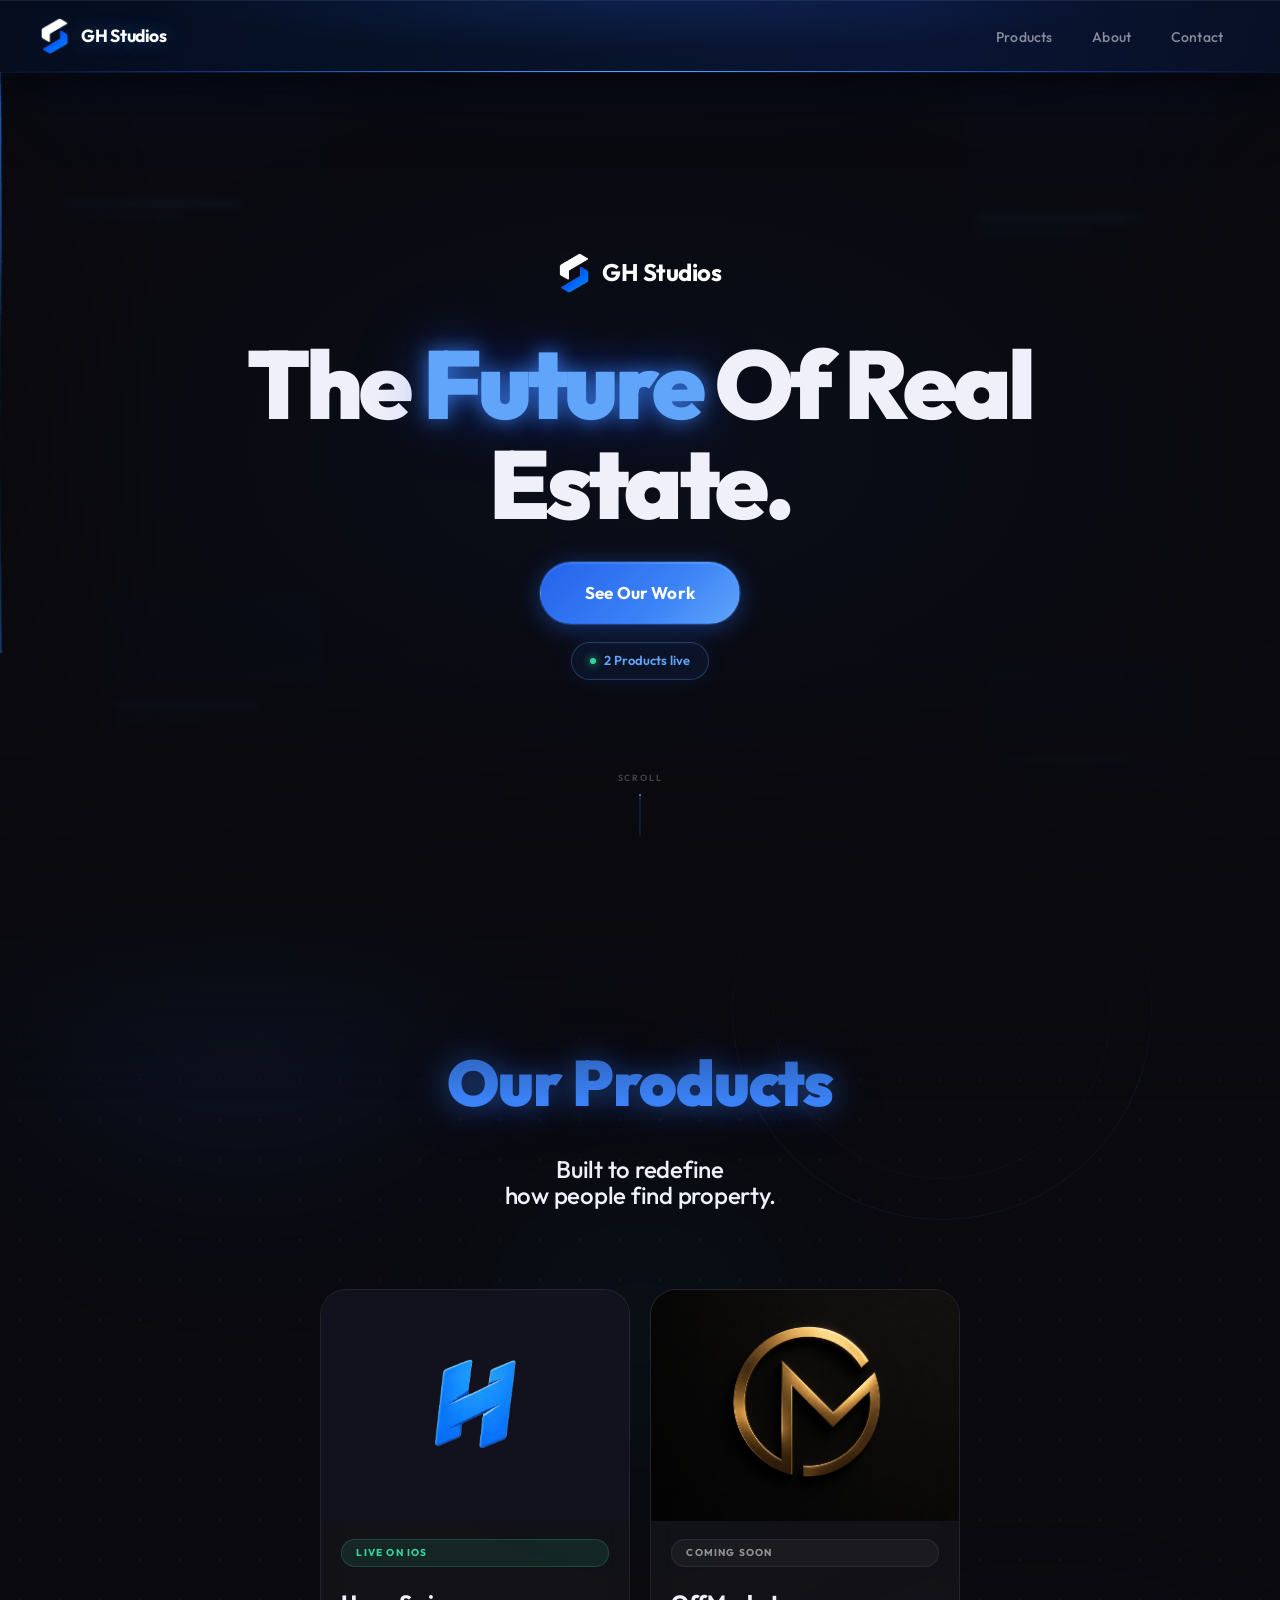
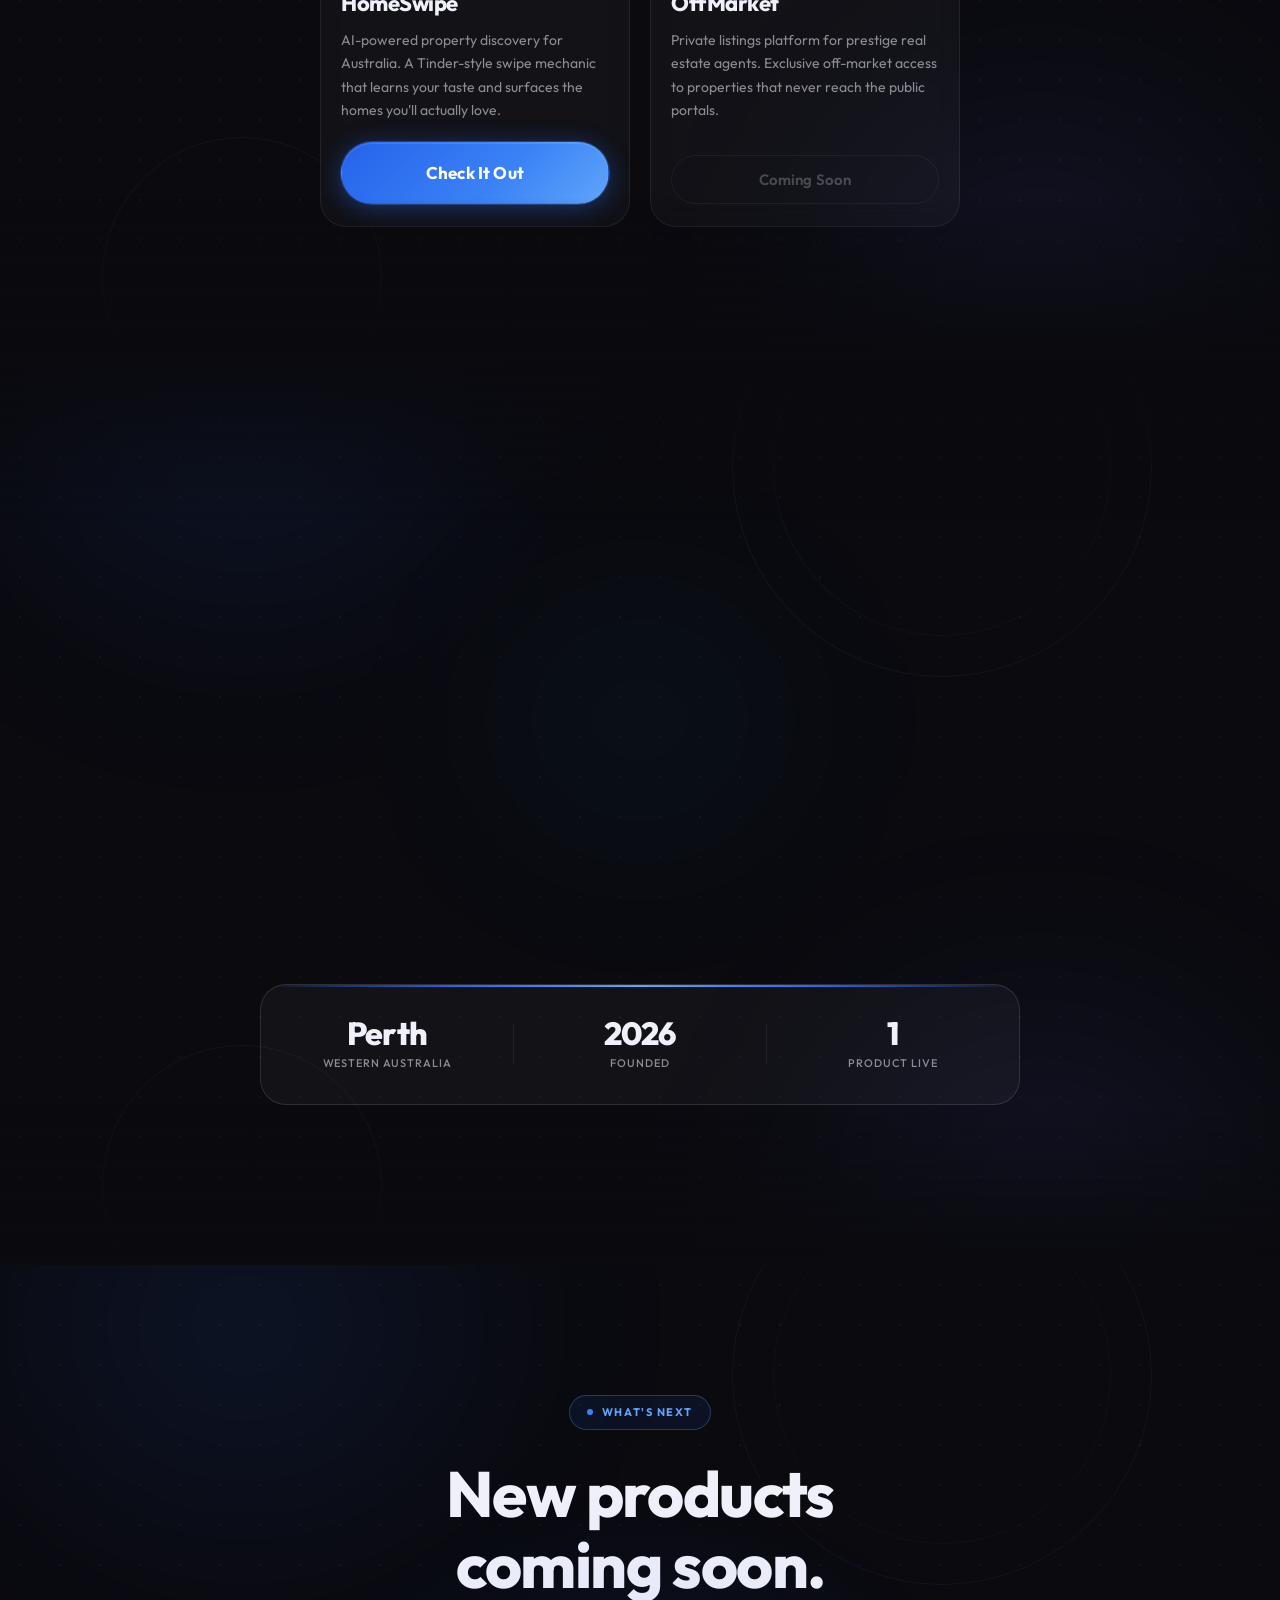
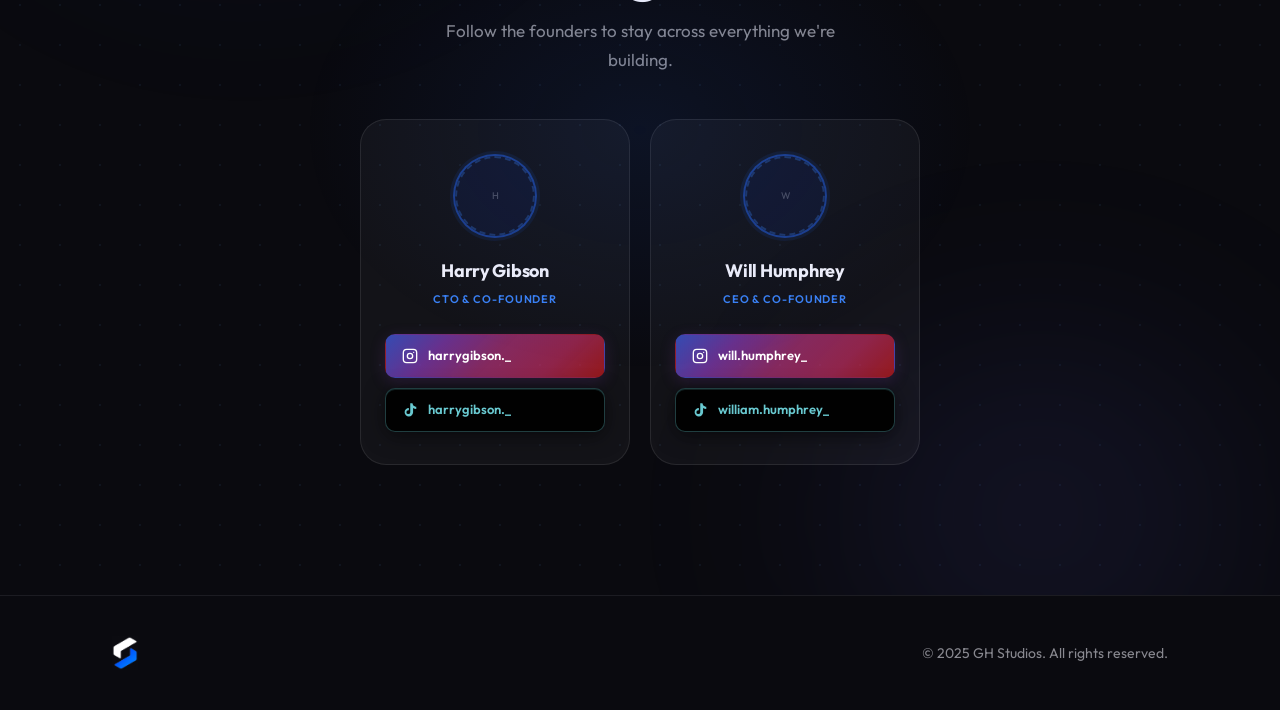
==== mobile.html @ 829b71c9 "Initial GH Studios landing page" ====
<!DOCTYPE html>
<html lang="en">
<head>
  <meta charset="UTF-8">
  <meta name="viewport" content="width=device-width, initial-scale=1.0">
  <title>GH Studios — The Future of Real Estate</title>
  <meta name="description" content="GH Studios builds AI-powered products redefining real estate. Based in Australia.">
  <!-- Redirect desktop users back to the full site -->
  <script>if(!/Android|iPhone|iPad|iPod/i.test(navigator.userAgent)&&window.innerWidth>=768)window.location.replace('index.html');</script>
  <link rel="preconnect" href="https://fonts.googleapis.com">
  <link rel="preconnect" href="https://fonts.gstatic.com" crossorigin>
  <link href="https://fonts.googleapis.com/css2?family=Outfit:wght@300;400;500;600;700;800;900&display=swap" rel="stylesheet">
  <link rel="stylesheet" href="css/mobile.css">
</head>
<body>

  <!-- NAV -->
  <nav id="nav">
    <div class="nav-inner">
      <a href="#hero" class="nav-logo smooth-scroll">
        <img src="assets/logo.png" alt="GH Studios" class="logo-img">
        <span class="logo-wordmark">GH Studios</span>
      </a>
      <button class="hamburger" id="hamburger" aria-label="Toggle menu" aria-expanded="false">
        <span></span><span></span><span></span>
      </button>
    </div>
    <ul class="nav-links" id="nav-links">
      <li><a href="#products" class="nav-link smooth-scroll">Products</a></li>
      <li><a href="#about"    class="nav-link smooth-scroll">About</a></li>
      <li><a href="#contact"  class="nav-link smooth-scroll">Contact</a></li>
    </ul>
  </nav>

  <!-- HERO -->
  <section id="hero">
    <!-- Aurora background blobs (CSS only, GPU-friendly) -->
    <div class="m-aurora" aria-hidden="true">
      <div class="m-blob mb-1"></div>
      <div class="m-blob mb-2"></div>
      <div class="m-blob mb-3"></div>
      <div class="m-ring mr-1"></div>
    </div>
    <div class="prop-cards-layer" aria-hidden="true">
      <div class="prop-card pc-1"></div>
      <div class="prop-card pc-2"></div>
    </div>
    <canvas id="particle-canvas" aria-hidden="true"></canvas>

    <div class="hero-inner" id="hero-inner">
      <div class="hero-eyebrow">
        <img src="assets/logo.png" alt="GH Studios" class="hero-logo-img">
        <span class="hero-logo-name">GH Studios</span>
      </div>

      <h1 class="hero-headline" id="hero-headline">The Future Of Real Estate.</h1>

      <div class="hero-actions">
        <a href="#products" class="btn btn-primary smooth-scroll">See Our Work</a>
        <div class="hero-badge-pill">
          <span class="pill-dot" aria-hidden="true"></span>
          1 Product live
        </div>
      </div>
    </div>

    <div class="hero-scroll-hint" aria-hidden="true">
      <span>Scroll</span>
      <div class="scroll-track"><div class="scroll-dot"></div></div>
    </div>
  </section>

  <!-- PRODUCTS -->
  <section id="products" class="section">
    <div class="m-aurora" aria-hidden="true">
      <div class="m-blob mb-1"></div>
      <div class="m-blob mb-2"></div>
      <div class="m-ring mr-1"></div>
    </div>
    <div class="container">
      <header class="section-header reveal">
        <span class="eyebrow">Our Products</span>
        <h2 class="section-title">Built to redefine<br>how people find property.</h2>
      </header>
      <div class="products-grid">
        <article class="product-card reveal-card" data-stagger="0">
          <div class="card-image">
            <img src="assets/homeswipe.png" alt="HomeSwipe" class="card-img"
                 onerror="this.parentElement.innerHTML='<div style=\'display:flex;align-items:center;justify-content:center;height:100%;color:rgba(240,240,250,0.3);font-size:0.75rem;\'>HomeSwipe</div>'">
          </div>
          <div class="card-body">
            <span class="status-badge status-live">Live on iOS</span>
            <h3 class="card-title">HomeSwipe</h3>
            <p class="card-desc">AI-powered property discovery for Australia. Swipe to find homes you'll actually love.</p>
            <a href="https://homeswipe.net.au" target="_blank" rel="noopener noreferrer" class="btn btn-primary" style="font-size:0.9rem;padding:0.75rem 1.5rem;">Check It Out</a>
          </div>
        </article>
        <article class="product-card reveal-card" data-stagger="100">
          <div class="card-image">
            <img src="assets/offmarket.png" alt="OffMarket" class="card-img"
                 onerror="this.parentElement.innerHTML='<div style=\'display:flex;align-items:center;justify-content:center;height:100%;color:rgba(240,240,250,0.3);font-size:0.75rem;\'>OffMarket</div>'">
          </div>
          <div class="card-body">
            <span class="status-badge status-soon">Coming Soon</span>
            <h3 class="card-title">OffMarket</h3>
            <p class="card-desc">Private listings platform for prestige real estate agents. Exclusive off-market access.</p>
            <button class="btn-ghost" disabled>Coming Soon</button>
          </div>
        </article>
      </div>
    </div>
  </section>

  <!-- ABOUT -->
  <section id="about" class="section section-tinted">
    <div class="m-aurora" aria-hidden="true">
      <div class="m-blob mb-2"></div>
      <div class="m-blob mb-3"></div>
      <div class="m-ring mr-1"></div>
    </div>
    <div class="container">
      <header class="section-header reveal">
        <span class="eyebrow">Who We Are</span>
        <h2 class="section-title">Young founders. Real products. Big ambitions.</h2>
      </header>
      <div class="founders-grid">
        <div class="founder-card reveal-card" data-stagger="0">
          <div class="founder-avatar">
            <img src="assets/harry.jpg" alt="Harry Gibson" class="founder-photo"
                 onerror="this.parentElement.innerHTML='<div class=\'avatar-placeholder\'>H</div>'">
          </div>
          <h3 class="founder-name">Harry Gibson</h3>
          <p class="founder-role">CTO &amp; Co-founder</p>
          <p class="founder-bio">Engineering the technology that powers GH Studios' products.</p>
        </div>
        <div class="founder-card reveal-card" data-stagger="100">
          <div class="founder-avatar">
            <img src="assets/will.jpg" alt="Will Humphrey" class="founder-photo"
                 onerror="this.parentElement.innerHTML='<div class=\'avatar-placeholder\'>W</div>'">
          </div>
          <h3 class="founder-name">Will Humphrey</h3>
          <p class="founder-role">CEO &amp; Co-founder</p>
          <p class="founder-bio">Driving the vision and strategy behind GH Studios.</p>
        </div>
      </div>
      <div class="about-stats reveal">
        <div class="about-stat">
          <span class="astat-num">Perth</span>
          <span class="astat-label">Western Australia</span>
        </div>
        <div class="about-stat">
          <span class="astat-num">2026</span>
          <span class="astat-label">Founded</span>
        </div>
        <div class="about-stat">
          <span class="astat-num">1</span>
          <span class="astat-label">Product live</span>
        </div>
      </div>
    </div>
  </section>

  <!-- CONTACT -->
  <section id="contact" class="section">
    <div class="m-aurora" aria-hidden="true">
      <div class="m-blob mb-1"></div>
      <div class="m-blob mb-3"></div>
    </div>
    <div class="container">
      <div class="contact-block reveal">
        <div class="contact-badge">
          <span class="contact-badge-dot"></span>
          What's Next
        </div>
        <h2 class="section-title contact-title">New products<br>coming soon.</h2>
        <p class="contact-sub">Follow the founders to stay across everything we're building.</p>
        <div class="social-grid">
          <!-- Harry -->
          <div class="social-card reveal-card" data-stagger="0">
            <div class="social-avatar">
              <img src="assets/harry.jpg" alt="Harry Gibson" class="founder-photo"
                   onerror="this.parentElement.innerHTML='<div class=\'avatar-placeholder\'>H</div>'">
            </div>
            <p class="social-name">Harry Gibson</p>
            <p class="social-role">CTO &amp; Co-founder</p>
            <div class="social-links">
              <a href="https://instagram.com/harrygibson._" target="_blank" rel="noopener noreferrer" class="social-btn social-btn-ig">
                <svg viewBox="0 0 24 24" fill="none" stroke="currentColor" stroke-width="2" stroke-linecap="round" stroke-linejoin="round"><rect x="2" y="2" width="20" height="20" rx="5"/><circle cx="12" cy="12" r="4"/><circle cx="17.5" cy="6.5" r="1" fill="currentColor" stroke="none"/></svg>
                <span>harrygibson._</span>
              </a>
              <a href="https://tiktok.com/@harrygibson._" target="_blank" rel="noopener noreferrer" class="social-btn social-btn-tt">
                <svg viewBox="0 0 24 24" fill="currentColor"><path d="M19.59 6.69a4.83 4.83 0 01-3.77-4.25V2h-3.45v13.67a2.89 2.89 0 01-2.88 2.5 2.89 2.89 0 01-2.89-2.89 2.89 2.89 0 012.89-2.89c.28 0 .54.04.79.1V9.01a6.34 6.34 0 106.34 6.34V8.87a8.18 8.18 0 004.78 1.52V7a4.85 4.85 0 01-1.81-.31z"/></svg>
                <span>harrygibson._</span>
              </a>
            </div>
          </div>
          <!-- Will -->
          <div class="social-card reveal-card" data-stagger="100">
            <div class="social-avatar">
              <img src="assets/will.jpg" alt="Will Humphrey" class="founder-photo"
                   onerror="this.parentElement.innerHTML='<div class=\'avatar-placeholder\'>W</div>'">
            </div>
            <p class="social-name">Will Humphrey</p>
            <p class="social-role">CEO &amp; Co-founder</p>
            <div class="social-links">
              <a href="https://instagram.com/will.humphrey_" target="_blank" rel="noopener noreferrer" class="social-btn social-btn-ig">
                <svg viewBox="0 0 24 24" fill="none" stroke="currentColor" stroke-width="2" stroke-linecap="round" stroke-linejoin="round"><rect x="2" y="2" width="20" height="20" rx="5"/><circle cx="12" cy="12" r="4"/><circle cx="17.5" cy="6.5" r="1" fill="currentColor" stroke="none"/></svg>
                <span>will.humphrey_</span>
              </a>
              <a href="https://tiktok.com/@william.humphrey_" target="_blank" rel="noopener noreferrer" class="social-btn social-btn-tt">
                <svg viewBox="0 0 24 24" fill="currentColor"><path d="M19.59 6.69a4.83 4.83 0 01-3.77-4.25V2h-3.45v13.67a2.89 2.89 0 01-2.88 2.5 2.89 2.89 0 01-2.89-2.89 2.89 2.89 0 012.89-2.89c.28 0 .54.04.79.1V9.01a6.34 6.34 0 106.34 6.34V8.87a8.18 8.18 0 004.78 1.52V7a4.85 4.85 0 01-1.81-.31z"/></svg>
                <span>william.humphrey_</span>
              </a>
            </div>
          </div>
        </div>
      </div>
    </div>
  </section>

  <!-- FOOTER -->
  <footer id="footer">
    <div class="container">
      <div class="footer-inner">
        <a href="#hero" class="footer-logo smooth-scroll">
          <img src="assets/logo.png" alt="GH Studios" class="logo-img-sm"
               onerror="this.style.display='none';this.nextElementSibling.style.display='inline'">
          <span class="footer-wordmark" style="display:none">GH Studios</span>
        </a>
        <p class="footer-copy">&copy; 2025 GH Studios. All rights reserved.</p>
      </div>
    </div>
  </footer>

  <script>
  'use strict';
  const REDUCED = window.matchMedia('(prefers-reduced-motion: reduce)').matches;

  /* Smooth scroll */
  document.querySelectorAll('a[href^="#"]').forEach(a => {
    a.addEventListener('click', function(e) {
      const t = document.querySelector(this.getAttribute('href'));
      if (!t) return;
      e.preventDefault();
      t.scrollIntoView({ behavior: 'smooth', block: 'start' });
      navLinksEl.classList.remove('open');
      hamburger.classList.remove('open');
    });
  });

  /* Nav */
  const nav = document.getElementById('nav');
  const hamburger = document.getElementById('hamburger');
  const navLinksEl = document.getElementById('nav-links');
  hamburger.addEventListener('click', () => {
    const open = hamburger.classList.toggle('open');
    hamburger.setAttribute('aria-expanded', String(open));
    navLinksEl.classList.toggle('open', open);
  });
  window.addEventListener('scroll', () => {
    nav.classList.toggle('scrolled', window.scrollY > 20);
  }, { passive: true });

  /* Scroll reveals */
  const obs = new IntersectionObserver((entries) => {
    entries.forEach(e => {
      if (!e.isIntersecting) return;
      const el = e.target;
      setTimeout(() => el.classList.add('in'), parseInt(el.dataset.stagger || 0));
      obs.unobserve(el);
    });
  }, { threshold: 0.1, rootMargin: '0px 0px -40px 0px' });
  document.querySelectorAll('.reveal, .reveal-card').forEach(el => obs.observe(el));

  /* Headline word reveal */
  (function() {
    const h = document.getElementById('hero-headline');
    if (!h || REDUCED) return;
    const words = h.textContent.trim().split(' ');
    h.innerHTML = words.map((w, i) =>
      `<span class="hero-word"><span class="word-inner${i === 1 ? ' word-blue' : ''}">${w}</span></span>`
    ).join(' ');
    h.querySelectorAll('.word-inner').forEach((el, i) => {
      setTimeout(() => el.classList.add('revealed'), 350 + i * 110);
    });
  })();

  /* Lightweight particle canvas */
  (function() {
    const canvas = document.getElementById('particle-canvas');
    if (!canvas || REDUCED) return;
    const ctx = canvas.getContext('2d');
    let W, H, nodes = [], running = true, raf;
    function resize() {
      W = canvas.width = canvas.offsetWidth;
      H = canvas.height = canvas.offsetHeight;
    }
    function makeNode() {
      const a = Math.random() * Math.PI * 2, s = 0.15 + Math.random() * 0.2;
      return { x: Math.random()*W, y: Math.random()*H, vx: Math.cos(a)*s, vy: Math.sin(a)*s, r: Math.random()*1.2+0.4, op: Math.random()*0.35+0.1 };
    }
    function tick() {
      if (!running) return;
      ctx.clearRect(0,0,W,H);
      nodes.forEach(n => {
        n.x += n.vx; n.y += n.vy;
        if (n.x<0||n.x>W) n.vx*=-1;
        if (n.y<0||n.y>H) n.vy*=-1;
        for (let j = nodes.indexOf(n)+1; j < nodes.length; j++) {
          const dx=n.x-nodes[j].x, dy=n.y-nodes[j].y, d=Math.sqrt(dx*dx+dy*dy);
          if (d < 90) {
            ctx.strokeStyle=`rgba(59,130,246,${(1-d/90)*0.12})`;
            ctx.lineWidth=0.6;
            ctx.beginPath();ctx.moveTo(n.x,n.y);ctx.lineTo(nodes[j].x,nodes[j].y);ctx.stroke();
          }
        }
        ctx.beginPath();ctx.arc(n.x,n.y,n.r,0,Math.PI*2);
        ctx.fillStyle=`rgba(59,130,246,${n.op})`;ctx.fill();
      });
      raf = requestAnimationFrame(tick);
    }
    document.addEventListener('visibilitychange', () => {
      running = !document.hidden;
      if (running) raf = requestAnimationFrame(tick);
    });
    window.addEventListener('resize', resize, { passive: true });
    resize();
    nodes = Array.from({ length: 28 }, makeNode);
    tick();
  })();
  </script>
</body>
</html>
---- css/mobile.css ----
/* ============================================================
   GH Studios — mobile.css
   Mobile-first standalone stylesheet.
   ============================================================ */

/* ---------- Tokens ---------- */
:root {
  --bg:         #0a0a0f;
  --bg-2:       #0d0d15;
  --blue:       #2563eb;
  --blue-mid:   #3b82f6;
  --blue-light: #60a5fa;
  --blue-glow:  rgba(37,99,235,0.45);
  --text:       #f0f0fa;
  --text-dim:   rgba(240,240,250,0.55);
  --text-faint: rgba(240,240,250,0.25);
  --border:     rgba(240,240,250,0.08);
  --border-mid: rgba(240,240,250,0.12);
  --glass:      rgba(255,255,255,0.04);
  --radius:     16px;
  --nav-h:      64px;
  --ease-out:   cubic-bezier(0.16,1,0.3,1);
}

/* ---------- Reset ---------- */
*,*::before,*::after{box-sizing:border-box;margin:0;padding:0;}
html{scroll-behavior:smooth;-webkit-text-size-adjust:100%;}
body{
  background:var(--bg);
  color:var(--text);
  font-family:'Outfit',system-ui,sans-serif;
  line-height:1.6;
  overflow-x:hidden;
  -webkit-font-smoothing:antialiased;
}
img{display:block;max-width:100%;}
a{text-decoration:none;color:inherit;}
button{font-family:inherit;}
ul{list-style:none;}

/* ---------- Buttons ---------- */
.btn{
  display:inline-flex;
  align-items:center;
  justify-content:center;
  padding:0.9rem 2rem;
  border-radius:100px;
  font-size:1rem;
  font-weight:700;
  cursor:pointer;
  white-space:nowrap;
  border:1.5px solid transparent;
  transition:transform 0.3s var(--ease-out),box-shadow 0.3s ease;
  /* Ensure touch target is at least 44px */
  min-height:48px;
}
.btn-primary{
  background:linear-gradient(135deg,#2563eb,#3b82f6,#60a5fa);
  color:#fff;
  box-shadow:0 4px 24px rgba(37,99,235,0.45);
  width:100%;
  max-width:320px;
}
.btn-primary:active{transform:scale(0.97);}

/* ---------- Nav ---------- */
#nav{
  position:fixed;
  inset:0 0 auto;
  height:var(--nav-h);
  z-index:900;
  background:linear-gradient(180deg,rgba(5,9,31,0.95),rgba(7,18,40,0.92));
  backdrop-filter:blur(24px);
  -webkit-backdrop-filter:blur(24px);
}
#nav::after{
  content:'';
  position:absolute;
  bottom:0;left:0;right:0;
  height:1px;
  background:linear-gradient(90deg,transparent,rgba(96,165,250,0.8),transparent);
}
.nav-inner{
  height:100%;
  padding:0 1.5rem;
  display:flex;
  align-items:center;
  justify-content:space-between;
}
.nav-logo{display:flex;align-items:center;gap:0.625rem;}
.logo-img{height:32px;width:auto;}
.logo-wordmark{font-size:1.0625rem;font-weight:700;letter-spacing:-0.02em;color:#fff;}

/* Hamburger */
.hamburger{
  display:flex;
  flex-direction:column;
  justify-content:center;
  align-items:center;
  gap:5px;
  width:44px;height:44px;
  background:none;border:none;cursor:pointer;
}
.hamburger span{
  display:block;width:22px;height:1.5px;
  background:var(--text);
  transition:transform 0.3s ease,opacity 0.3s ease;
  transform-origin:center;
}
.hamburger.open span:nth-child(1){transform:translateY(6.5px) rotate(45deg);}
.hamburger.open span:nth-child(2){opacity:0;transform:scaleX(0);}
.hamburger.open span:nth-child(3){transform:translateY(-6.5px) rotate(-45deg);}

/* Mobile nav dropdown */
.nav-links{
  position:fixed;
  top:var(--nav-h);inset:var(--nav-h) 0 auto;
  background:rgba(5,9,31,0.97);
  backdrop-filter:blur(24px);
  -webkit-backdrop-filter:blur(24px);
  display:flex;flex-direction:column;
  align-items:center;
  padding:2rem 1.5rem;
  gap:1.75rem;
  border-bottom:1px solid var(--border);
  transform:translateY(-110%);
  opacity:0;
  pointer-events:none;
  transition:transform 0.35s var(--ease-out),opacity 0.3s ease;
}
.nav-links.open{transform:translateY(0);opacity:1;pointer-events:all;}
.nav-link{font-size:1.125rem;font-weight:500;color:var(--text-dim);}
.nav-link.active{color:var(--blue-light);}

/* ---------- Section base ---------- */
.section{padding:80px 0;position:relative;}
.section-tinted{background:var(--bg-2);}
.container{padding:0 1.25rem;}

/* Shared dot grid */
.section,.section-tinted{
  background-image:radial-gradient(circle,rgba(96,165,250,0.07) 1px,transparent 1px);
  background-size:36px 36px;
}
.section-tinted{background-color:var(--bg-2);}

.eyebrow{
  display:inline-block;
  font-size:0.6875rem;font-weight:700;
  letter-spacing:0.14em;text-transform:uppercase;
  color:var(--blue-light);
  margin-bottom:1rem;
}
.section-title{
  font-size:clamp(2rem,8vw,3rem);
  font-weight:800;line-height:1.1;
  letter-spacing:-0.025em;
}
.section-header{text-align:center;margin-bottom:2.5rem;}

/* ---------- Scroll reveal ---------- */
.reveal,.reveal-card{
  opacity:0;
  transform:translateY(32px);
  transition:opacity 0.8s var(--ease-out),transform 0.8s var(--ease-out);
  will-change:opacity,transform;
}
.reveal.in,.reveal-card.in{opacity:1;transform:translateY(0);}

/* ---------- HERO ---------- */
#hero{
  position:relative;
  min-height:100svh;
  display:flex;
  align-items:center;
  justify-content:center;
  overflow:hidden;
  isolation:isolate;
}
#particle-canvas{
  position:absolute;inset:0;
  width:100%;height:100%;
  z-index:1;pointer-events:none;
}
/* Vignette */
#hero::after{
  content:'';position:absolute;inset:0;z-index:2;pointer-events:none;
  background:
    radial-gradient(ellipse 100% 40% at 50% 0%, var(--bg) 0%,transparent 60%),
    radial-gradient(ellipse 100% 50% at 50% 100%, var(--bg) 0%,transparent 60%);
}
#hero::before{
  content:'';position:absolute;
  bottom:0;left:0;right:0;height:160px;
  background:linear-gradient(to bottom,transparent,var(--bg));
  z-index:3;pointer-events:none;
}

.hero-inner{
  position:relative;z-index:3;
  text-align:center;
  padding:calc(var(--nav-h) + 3rem) 1.5rem 5rem;
  width:100%;
}

/* GH Studios logo lockup above headline */
.hero-eyebrow{
  display:inline-flex;align-items:center;gap:0.625rem;
  margin-bottom:2rem;
  opacity:0;
  animation:fadeUp 0.7s var(--ease-out) 0.1s forwards;
}
.hero-logo-img{height:36px;width:auto;}
.hero-logo-name{font-size:1.125rem;font-weight:700;letter-spacing:-0.02em;color:#fff;}

/* Headline */
.hero-headline{
  font-size:clamp(3rem,12vw,4.5rem);
  font-weight:900;
  line-height:1.05;
  letter-spacing:-0.035em;
  margin-bottom:1.5rem;
}
.hero-word{display:inline-block;}
.word-inner{
  display:inline-block;
  opacity:0;filter:blur(10px);transform:translateY(16px);
  transition:opacity 0.65s var(--ease-out),filter 0.65s var(--ease-out),transform 0.65s var(--ease-out);
}
.word-inner.revealed{opacity:1;filter:blur(0);transform:translateY(0);}
.word-inner.word-blue{color:#60a5fa;}
.word-inner.word-blue.revealed{
  color:#60a5fa;
  text-shadow:0 0 20px rgba(59,130,246,0.8),0 0 50px rgba(37,99,235,0.4);
}

.hero-sub{
  font-size:1rem;color:var(--text-dim);
  margin:0 auto 2.25rem;max-width:320px;line-height:1.7;
  opacity:0;animation:fadeUp 0.7s var(--ease-out) 1.6s forwards;
}

.hero-actions{
  display:flex;flex-direction:column;
  align-items:center;gap:1rem;
  opacity:0;animation:fadeUp 0.7s var(--ease-out) 1.8s forwards;
}

/* "2 Products live" badge */
.hero-badge-pill{
  display:inline-flex;align-items:center;gap:0.5rem;
  font-size:0.8125rem;font-weight:600;color:var(--blue-light);
  padding:0.4rem 1rem;border-radius:100px;
  border:1px solid rgba(96,165,250,0.28);
  background:rgba(37,99,235,0.09);
}
.pill-dot{
  width:6px;height:6px;border-radius:50%;
  background:#34d399;
  box-shadow:0 0 8px #34d399;
  animation:pillPulse 2.5s ease infinite;
}
@keyframes pillPulse{
  0%,100%{transform:scale(1);}
  50%{transform:scale(1.3);box-shadow:0 0 14px #34d399;}
}

/* Scroll indicator */
.hero-scroll-hint{
  position:absolute;bottom:2rem;
  left:0;right:0;
  z-index:4;
  display:flex;flex-direction:column;align-items:center;gap:0.5rem;
  opacity:0;animation:fadeUp 0.8s ease 2.2s forwards;
}
.hero-scroll-hint span{
  font-size:0.5625rem;font-weight:600;
  letter-spacing:0.2em;text-transform:uppercase;color:var(--text-faint);
}
.scroll-track{
  width:1.5px;height:40px;
  background:rgba(59,130,246,0.15);
  border-radius:2px;position:relative;overflow:hidden;
}
.scroll-dot{
  position:absolute;top:-8px;left:50%;
  transform:translateX(-50%);
  width:3px;height:10px;border-radius:3px;
  background:var(--blue-mid);
  box-shadow:0 0 8px var(--blue-mid);
  animation:scrollDrop 2s cubic-bezier(0.4,0,0.6,1) infinite;
}
@keyframes scrollDrop{
  0%{top:-8px;opacity:0;}15%{opacity:1;}85%{opacity:0.4;}100%{top:100%;opacity:0;}
}

/* ---------- Mobile aurora background ---------- */
.m-aurora {
  position: absolute; inset: 0;
  z-index: 0; pointer-events: none;
  overflow: hidden;
}

/* Large glowing blobs */
.m-blob {
  position: absolute;
  border-radius: 50%;
  will-change: transform;
}
.mb-1 {
  width: 420px; height: 380px;
  background: radial-gradient(ellipse, rgba(37,99,235,0.22) 0%, transparent 70%);
  filter: blur(70px);
  top: -100px; left: -80px;
  animation: mBlob1 14s ease-in-out infinite;
}
.mb-2 {
  width: 340px; height: 300px;
  background: radial-gradient(ellipse, rgba(99,102,241,0.16) 0%, transparent 70%);
  filter: blur(80px);
  bottom: 80px; right: -60px;
  animation: mBlob2 18s ease-in-out infinite;
}
.mb-3 {
  width: 280px; height: 240px;
  background: radial-gradient(ellipse, rgba(14,165,233,0.12) 0%, transparent 70%);
  filter: blur(60px);
  top: 40%; left: 50%;
  transform: translate(-50%, -50%);
  animation: mBlob3 11s ease-in-out infinite;
}

/* Decorative rotating ring */
.m-ring {
  position: absolute;
  border-radius: 50%;
  border: 1px solid rgba(96,165,250,0.09);
}
.mr-1 {
  width: 340px; height: 340px;
  top: -60px; right: -80px;
  animation: mRing 25s linear infinite;
}
.mr-1::after {
  content: '';
  position: absolute;
  inset: 50px;
  border-radius: 50%;
  border: 1px solid rgba(96,165,250,0.06);
}

@keyframes mBlob1 {
  0%,100% { transform: translate(0,0) scale(1); }
  40%     { transform: translate(40px,30px) scale(1.08); }
  70%     { transform: translate(-20px,50px) scale(0.95); }
}
@keyframes mBlob2 {
  0%,100% { transform: translate(0,0) scale(1); }
  35%     { transform: translate(-35px,-30px) scale(1.06); }
  68%     { transform: translate(20px,-45px) scale(0.96); }
}
@keyframes mBlob3 {
  0%,100% { transform: translate(-50%,-50%) scale(1); opacity: 0.8; }
  50%     { transform: translate(-50%,-50%) scale(1.2); opacity: 1; }
}
@keyframes mRing {
  from { transform: rotate(0deg); }
  to   { transform: rotate(360deg); }
}

/* Dot grid + position across all sections */
#hero, #products, #about, #contact {
  background-image: radial-gradient(circle, rgba(96,165,250,0.08) 1px, transparent 1px);
  background-size: 36px 36px;
  position: relative;
  overflow: hidden;
}

/* Ensure section content sits above aurora blobs */
#products .container,
#about .container,
#contact .container { position: relative; z-index: 1; }

/* ── Section blend fades ── */

/* Hero: strong bottom fade into Products */
#hero::before {
  content: '';
  position: absolute;
  bottom: 0; left: 0; right: 0;
  height: 140px;
  background: linear-gradient(to bottom, transparent, var(--bg));
  z-index: 4; pointer-events: none;
}

/* Products: fade in from hero at top, fade out to About at bottom */
#products::before {
  content: '';
  position: absolute;
  top: 0; left: 0; right: 0;
  height: 120px;
  background: linear-gradient(to bottom, var(--bg), transparent);
  z-index: 2; pointer-events: none;
}
#products::after {
  content: '';
  position: absolute;
  bottom: 0; left: 0; right: 0;
  height: 120px;
  background: linear-gradient(to bottom, transparent, var(--bg));
  z-index: 2; pointer-events: none;
}

/* About: fade in from Products at top, fade out to Contact at bottom */
#about::before {
  content: '';
  position: absolute;
  top: 0; left: 0; right: 0;
  height: 120px;
  background: linear-gradient(to bottom, var(--bg), transparent);
  z-index: 2; pointer-events: none;
}
#about::after {
  content: '';
  position: absolute;
  bottom: 0; left: 0; right: 0;
  height: 120px;
  background: linear-gradient(to bottom, transparent, var(--bg));
  z-index: 2; pointer-events: none;
}

/* Contact: fade in from About at top */
#contact::before {
  content: '';
  position: absolute;
  top: 0; left: 0; right: 0;
  height: 120px;
  background: linear-gradient(to bottom, var(--bg), transparent);
  z-index: 2; pointer-events: none;
}

/* Also extend aurora blobs so they bleed across section edges */
.mb-2 { bottom: -120px; } /* bleeds into next section */
.mb-1 { top: -100px; }    /* bleeds from previous section */

/* Drifting bg cards (lighter on mobile) */
.prop-cards-layer{position:absolute;inset:0;z-index:0;pointer-events:none;}
.prop-card{
  position:absolute;border-radius:12px;
  background:linear-gradient(180deg,rgba(37,99,235,0.04) 0%,rgba(37,99,235,0.04) 60%,rgba(15,30,80,0.05) 60%,rgba(15,30,80,0.05) 100%);
  border:1px solid rgba(96,165,250,0.07);
  filter:blur(3px);opacity:0;
  animation-fill-mode:forwards;
}
.pc-1{width:140px;height:90px;top:8%;left:2%;animation:drift1 26s ease-in-out infinite,fadeIn 1s ease 0.4s forwards;}
.pc-2{width:120px;height:78px;bottom:20%;right:3%;animation:drift4 23s ease-in-out infinite,fadeIn 1s ease 0.8s forwards;}
@keyframes drift1{0%,100%{transform:translate(0,0) rotate(-2deg);}50%{transform:translate(30px,20px) rotate(-4deg);}}
@keyframes drift4{0%,100%{transform:translate(0,0) rotate(-1deg);}50%{transform:translate(-25px,-20px) rotate(-3deg);}}
@keyframes fadeIn{from{opacity:0;}to{opacity:0.4;}}

/* ---------- PRODUCTS ---------- */
#products{padding:80px 0;}

/* Match desktop: large bold "Our Products", small subtitle */
#products .eyebrow {
  font-size: clamp(2rem,10vw,3rem);
  font-weight:900;
  letter-spacing:-0.02em;
  text-transform:none;
  text-shadow:0 0 25px rgba(59,130,246,0.55), 0 0 50px rgba(37,99,235,0.25);
}
#products .section-title {
  font-size:clamp(1rem,4vw,1.25rem);
  font-weight:500;
  letter-spacing:-0.01em;
  color:var(--text);
}

.products-grid{
  display:grid;
  grid-template-columns:repeat(2,1fr);
  gap:0.875rem;
  max-width:100%;
  margin:0 auto;
}

.product-card{
  background:var(--glass);
  border:1px solid var(--border);
  border-radius:var(--radius);
  overflow:hidden;
  display:flex;flex-direction:column;
}
.card-image{aspect-ratio:4/3;overflow:hidden;background:#12121e;flex-shrink:0;}
.card-img{
  width:100%;height:100%;
  transition:transform 0.5s var(--ease-out);
}
/* HomeSwipe — contained */
.product-card:nth-child(1) .card-img{object-fit:contain;padding:1.5rem;}
/* OffMarket — cover */
.product-card:nth-child(2) .card-img{object-fit:cover;padding:0;}

.card-body{padding:0.875rem 0.875rem 1.125rem;display:flex;flex-direction:column;flex:1;}
.status-badge{
  display:inline-block;
  font-size:0.5rem;font-weight:700;letter-spacing:0.08em;
  text-transform:uppercase;padding:0.25rem 0.6rem;
  border-radius:100px;margin-bottom:0.625rem;
}
.status-live{color:#34d399;background:rgba(52,211,153,0.1);border:1px solid rgba(52,211,153,0.22);}
.status-soon{color:var(--text-dim);background:rgba(255,255,255,0.04);border:1px solid var(--border);}
.card-title{font-size:1rem;font-weight:750;letter-spacing:-0.02em;margin-bottom:0.375rem;}
.card-desc{font-size:0.75rem;color:var(--text-dim);line-height:1.5;margin-bottom:0.875rem;flex:1;}
.btn-ghost{
  background:transparent;color:var(--text-dim);
  border:1.5px solid var(--border-mid);
  padding:0.7rem 1.5rem;border-radius:100px;
  font-size:0.875rem;font-weight:600;
  width:100%;max-width:none;opacity:0.5;cursor:not-allowed;
}

/* ---------- ABOUT ---------- */
#about{padding:80px 0;}

/* Match desktop: large bold "Who We Are", small white subtitle */
#about .eyebrow {
  font-size:clamp(2rem,10vw,3rem);
  font-weight:900;
  letter-spacing:-0.02em;
  text-transform:none;
  text-shadow:0 0 25px rgba(59,130,246,0.55), 0 0 50px rgba(37,99,235,0.25);
}
#about .section-title {
  font-size:clamp(1rem,4vw,1.25rem);
  font-weight:500;
  letter-spacing:-0.01em;
  color:var(--text);
}
.about-manifesto{
  font-size:1rem;color:var(--text-dim);line-height:1.7;
  text-align:center;max-width:340px;
  margin:0 auto 2.25rem;
}
.founders-grid{
  display:grid;
  grid-template-columns:repeat(2,1fr);
  gap:0.875rem;
  max-width:100%;
  margin:0 auto 2.5rem;
}
.founder-card{
  background:rgba(255,255,255,0.035);
  border:1px solid rgba(255,255,255,0.08);
  border-radius:var(--radius);
  padding:1.25rem 0.875rem;
  text-align:center;
  display:flex;flex-direction:column;align-items:center;
}
.founder-avatar{
  width:64px;height:64px;border-radius:50%;
  overflow:hidden;margin-bottom:0.75rem;
  background:#12121e;flex-shrink:0;
  box-shadow:0 0 0 2px rgba(37,99,235,0.5),0 0 0 4px rgba(37,99,235,0.08);
}
.founder-photo{width:100%;height:100%;object-fit:cover;object-position:top;}
.avatar-placeholder{
  width:100%;height:100%;display:flex;align-items:center;justify-content:center;
  font-size:0.5rem;color:var(--text-faint);
  background:rgba(37,99,235,0.06);border:2px dashed rgba(59,130,246,0.3);
  border-radius:50%;text-align:center;padding:0.4rem;word-break:break-all;
}
.founder-name{font-size:0.9375rem;font-weight:700;letter-spacing:-0.015em;margin-bottom:0.2rem;}
.founder-role{font-size:0.5625rem;font-weight:600;letter-spacing:0.06em;text-transform:uppercase;color:var(--blue-mid);margin-bottom:0.625rem;}
.founder-bio{font-size:0.75rem;color:var(--text-dim);line-height:1.5;}
.founder-divider{display:none;}

/* Stats strip */
.about-stats{
  max-width:340px;margin:0 auto;
  background:rgba(255,255,255,0.035);
  border:1px solid var(--border-mid);
  border-radius:var(--radius);
  overflow:hidden;position:relative;
  display:flex;flex-direction:column;
}
.about-stats::before{
  content:'';position:absolute;top:0;left:0;right:0;height:1.5px;
  background:linear-gradient(90deg,transparent,var(--blue),var(--blue-light),var(--blue),transparent);
}
.about-stat{
  display:flex;align-items:center;justify-content:space-between;
  padding:1rem 1.5rem;
}
.about-stat + .about-stat{border-top:1px solid var(--border);}
.astat-num{font-size:1.375rem;font-weight:800;letter-spacing:-0.03em;color:var(--text);}
.astat-label{font-size:0.6875rem;font-weight:500;letter-spacing:0.06em;text-transform:uppercase;color:var(--text-dim);}
.astat-divider{display:none;}

/* ---------- CONTACT ---------- */
#contact{padding:80px 0;}
.contact-block{text-align:center;position:relative;z-index:1;}
.contact-badge{
  display:inline-flex;align-items:center;gap:0.55rem;
  font-size:0.6875rem;font-weight:700;letter-spacing:0.14em;text-transform:uppercase;
  color:var(--blue-light);padding:0.45rem 1.1rem;border-radius:100px;
  border:1px solid rgba(96,165,250,0.28);background:rgba(37,99,235,0.09);
  margin-bottom:1.5rem;
}
.contact-badge-dot{
  width:6px;height:6px;border-radius:50%;background:var(--blue-mid);
  animation:eyePulse 2s ease infinite;
}
@keyframes eyePulse{
  0%,100%{box-shadow:0 0 5px var(--blue-mid);}
  50%{box-shadow:0 0 14px var(--blue-mid),0 0 28px rgba(59,130,246,0.35);}
}
.contact-title{font-size:clamp(2rem,9vw,3rem);margin-bottom:0.875rem;}
.contact-sub{font-size:1rem;color:var(--text-dim);margin:0 auto 2.25rem;max-width:320px;line-height:1.7;}

.social-grid{
  display:grid;
  grid-template-columns:repeat(2,1fr);
  gap:0.875rem;
  max-width:100%;
  margin:0 auto;
}
.social-card{
  background:rgba(255,255,255,0.04);
  border:1px solid rgba(255,255,255,0.09);
  border-radius:var(--radius);
  padding:1.25rem 0.875rem 1.125rem;
  display:flex;flex-direction:column;align-items:center;gap:0.2rem;
}
.social-avatar{
  width:60px;height:60px;border-radius:50%;overflow:hidden;
  margin-bottom:0.625rem;background:#12121e;flex-shrink:0;
  box-shadow:0 0 0 2px rgba(37,99,235,0.45),0 0 0 4px rgba(37,99,235,0.08);
}
.social-name{font-size:0.875rem;font-weight:700;color:var(--text);}
.social-role{font-size:0.5rem;font-weight:600;letter-spacing:0.06em;text-transform:uppercase;color:var(--blue-mid);margin-bottom:0.875rem;}
.social-links{display:flex;flex-direction:column;gap:0.5rem;width:100%;}
.social-btn{
  display:flex;align-items:center;gap:0.5rem;
  padding:0.6rem 0.75rem;border-radius:8px;
  border:1.5px solid transparent;
  color:#fff;font-size:0.75rem;font-weight:600;
  text-decoration:none;min-height:44px;
}
.social-btn svg{width:15px;height:15px;flex-shrink:0;}
.social-btn-ig{
  background:linear-gradient(135deg,rgba(64,93,230,0.75),rgba(131,58,180,0.75),rgba(193,53,132,0.65),rgba(253,29,29,0.55));
  box-shadow:0 4px 16px rgba(131,58,180,0.2);
}
.social-btn-tt{
  background:#010101;
  border-color:rgba(105,201,208,0.3);
  color:#69C9D0;
}
.social-btn-tt svg{color:#69C9D0;}

/* ---------- FOOTER ---------- */
#footer{border-top:1px solid var(--border);padding:2rem 0;}
.footer-inner{
  display:flex;flex-direction:column;
  align-items:center;gap:0.875rem;text-align:center;
}
.footer-logo{display:flex;align-items:center;gap:0.5rem;}
.logo-img-sm{height:24px;width:auto;}
.footer-wordmark{font-size:0.9375rem;font-weight:700;letter-spacing:-0.02em;}
.footer-copy{font-size:0.8125rem;color:var(--text-dim);}

/* ---------- Animations ---------- */
@keyframes fadeUp{
  from{opacity:0;transform:translateY(22px);}
  to{opacity:1;transform:translateY(0);}
}

/* ---------- Reduce motion ---------- */
@media(prefers-reduced-motion:reduce){
  *,*::before,*::after{animation-duration:0.01ms!important;transition-duration:0.01ms!important;}
  .reveal,.reveal-card{opacity:1;transform:none;}
  .word-inner{opacity:1;filter:none;transform:none;}
}
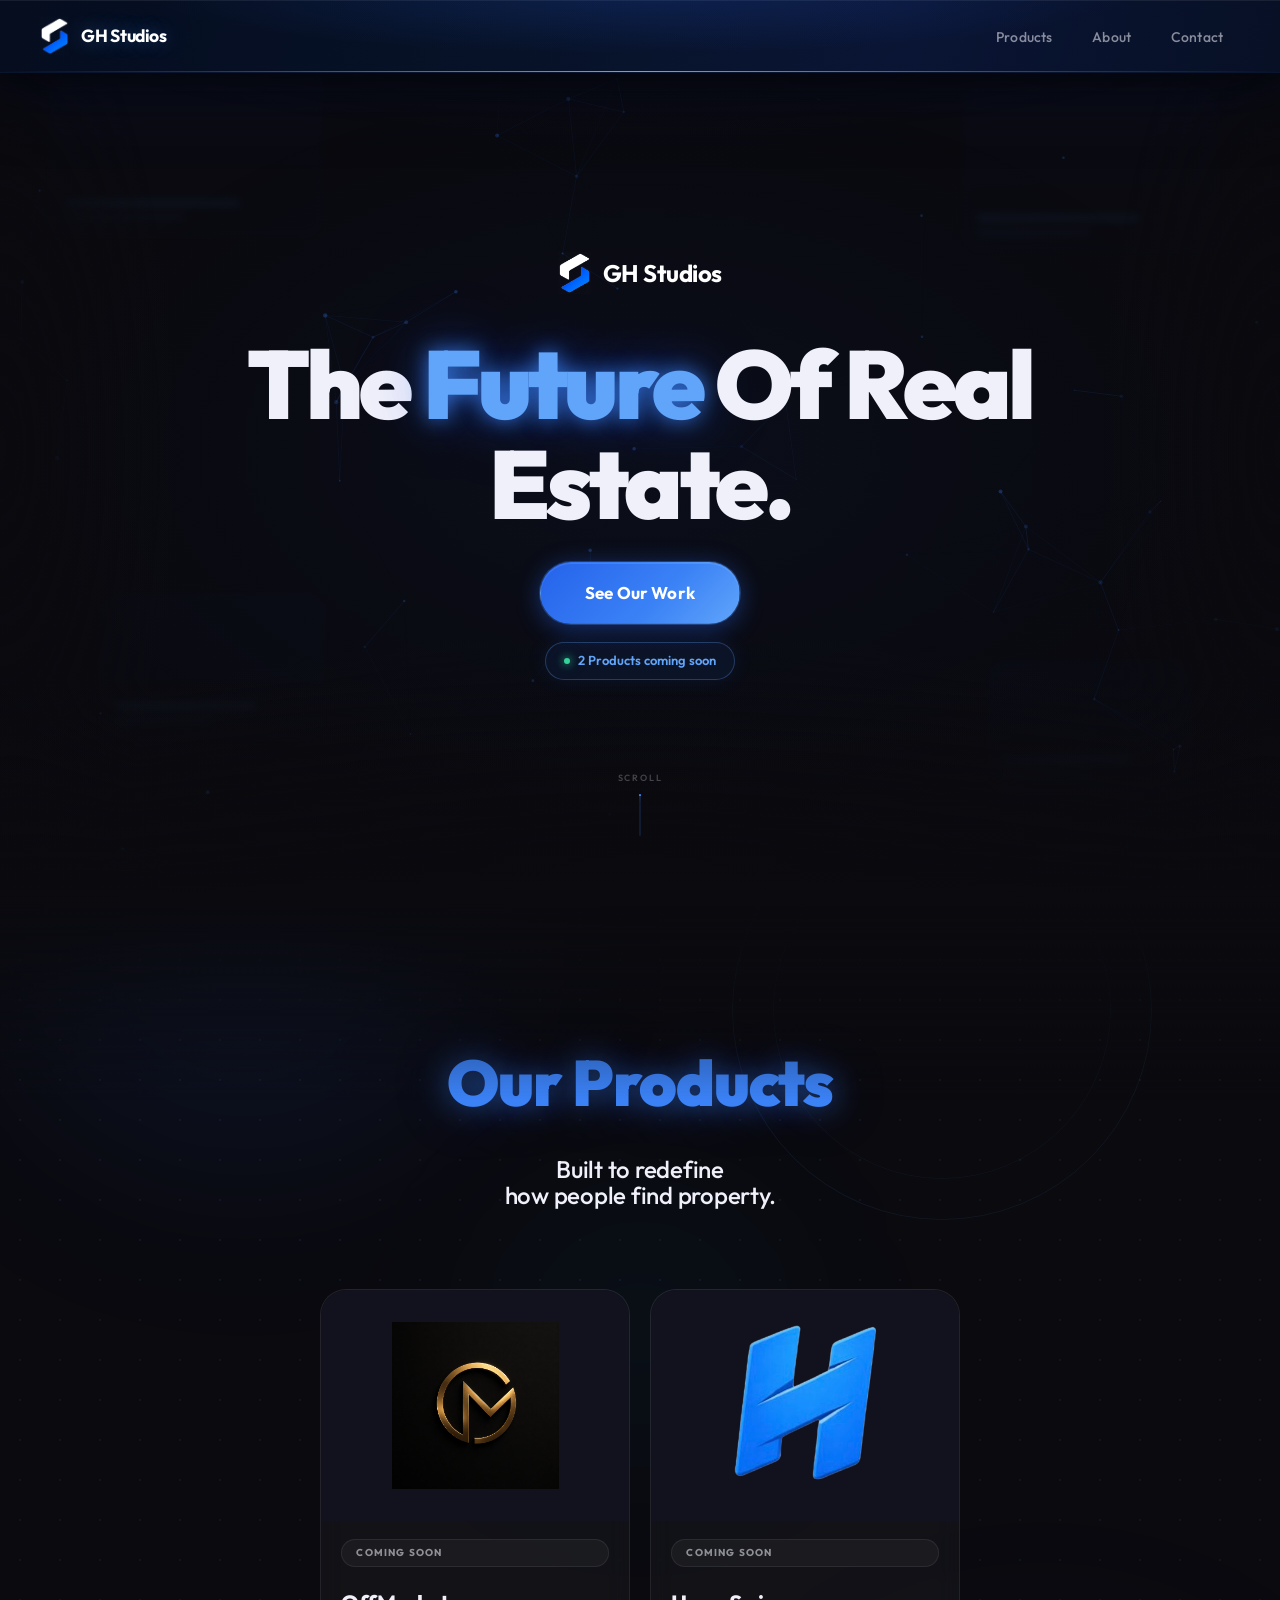
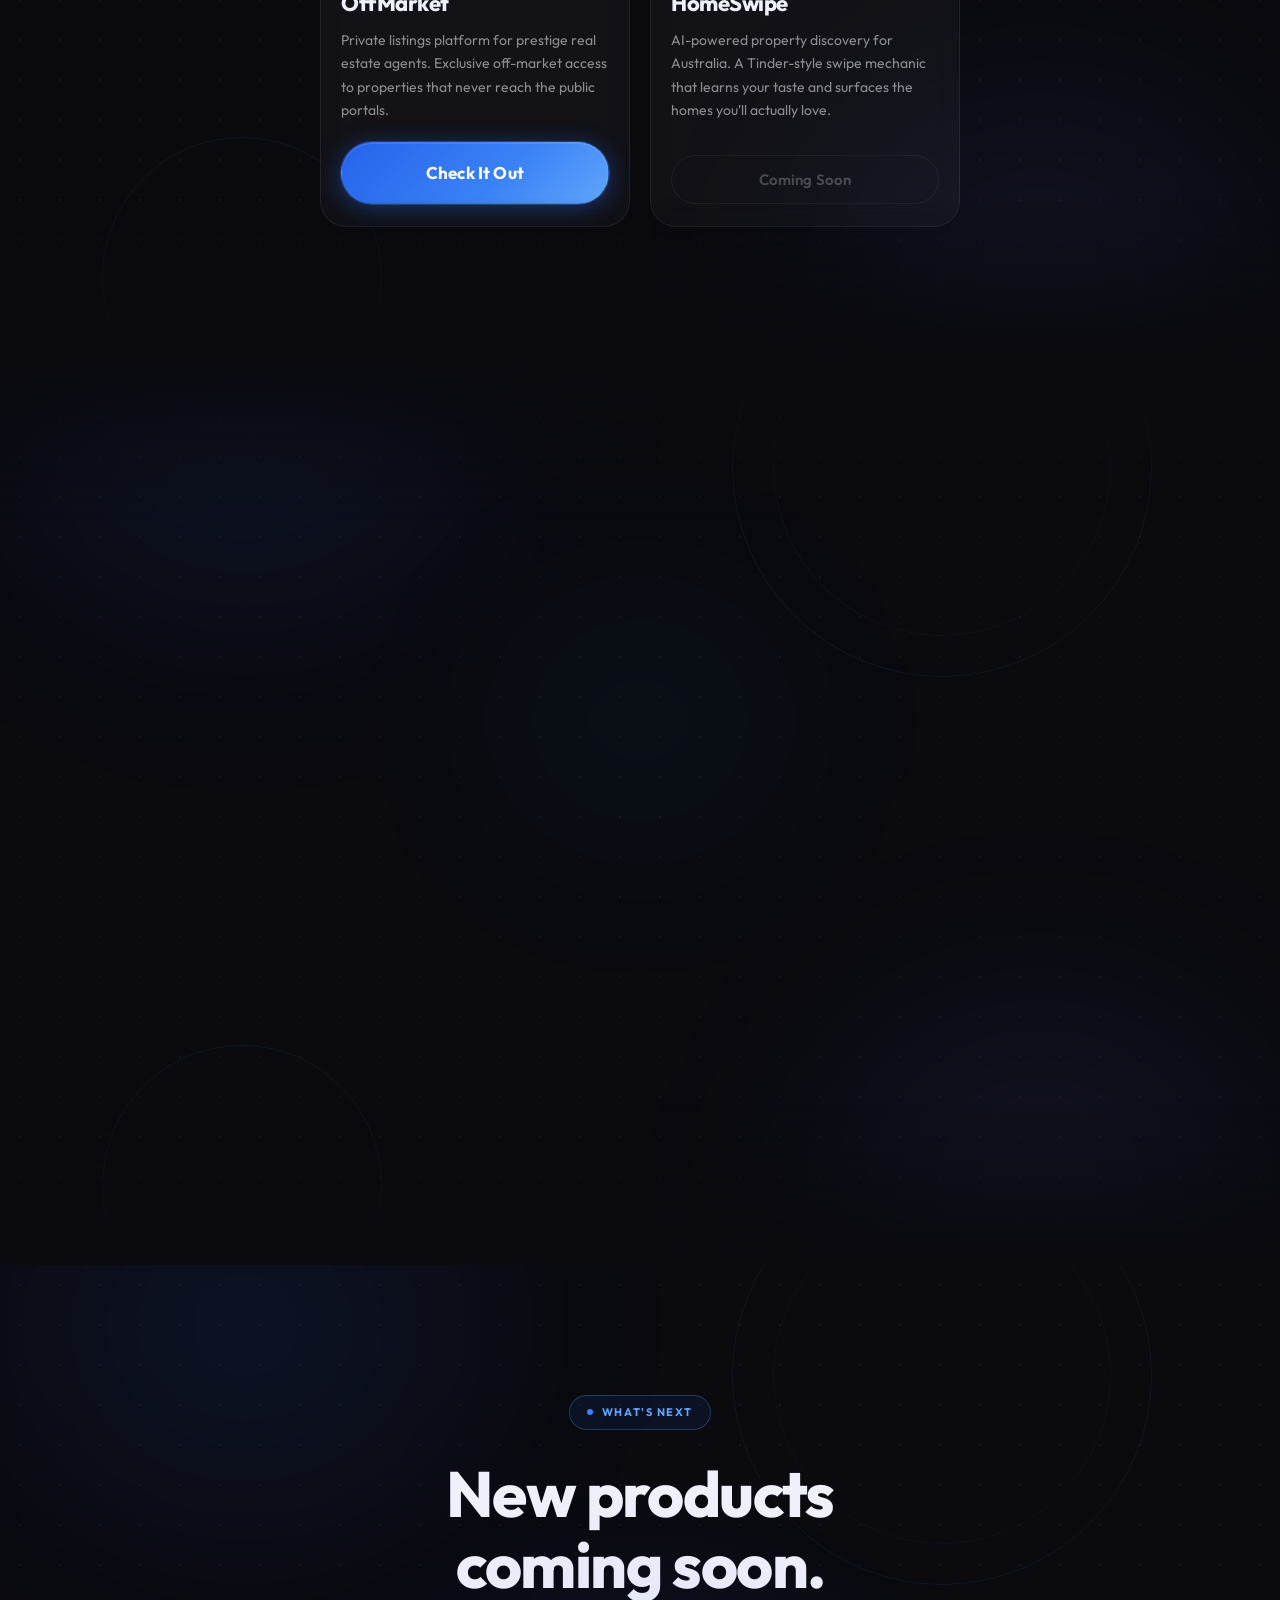
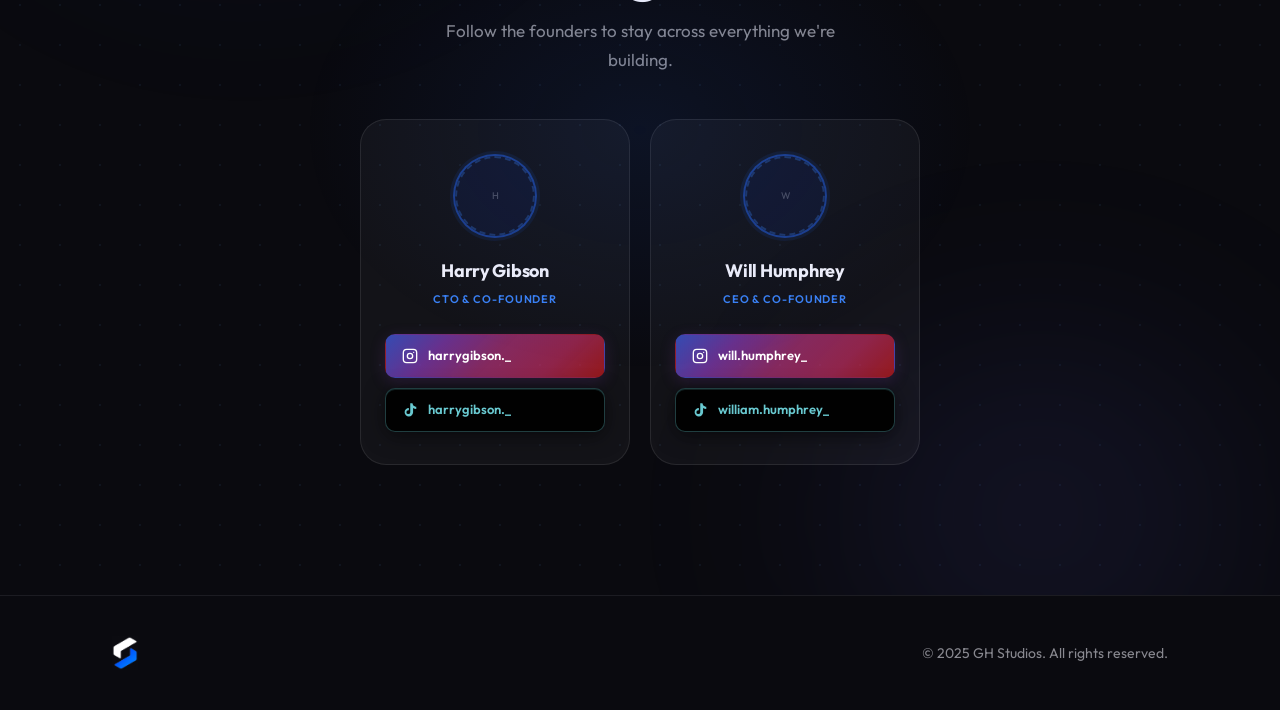
==== commit 99aa5e2f: "Reorder products and mark both as coming soon OffMarket moves first and links to offmarketapp.com.au" ====
--- a/mobile.html
+++ b/mobile.html
@@ -59,7 +59,7 @@
         <a href="#products" class="btn btn-primary smooth-scroll">See Our Work</a>
         <div class="hero-badge-pill">
           <span class="pill-dot" aria-hidden="true"></span>
-          1 Product live
+          2 Products coming soon
         </div>
       </div>
     </div>
@@ -85,18 +85,6 @@
       <div class="products-grid">
         <article class="product-card reveal-card" data-stagger="0">
           <div class="card-image">
-            <img src="assets/homeswipe.png" alt="HomeSwipe" class="card-img"
-                 onerror="this.parentElement.innerHTML='<div style=\'display:flex;align-items:center;justify-content:center;height:100%;color:rgba(240,240,250,0.3);font-size:0.75rem;\'>HomeSwipe</div>'">
-          </div>
-          <div class="card-body">
-            <span class="status-badge status-live">Live on iOS</span>
-            <h3 class="card-title">HomeSwipe</h3>
-            <p class="card-desc">AI-powered property discovery for Australia. Swipe to find homes you'll actually love.</p>
-            <a href="https://homeswipe.net.au" target="_blank" rel="noopener noreferrer" class="btn btn-primary" style="font-size:0.9rem;padding:0.75rem 1.5rem;">Check It Out</a>
-          </div>
-        </article>
-        <article class="product-card reveal-card" data-stagger="100">
-          <div class="card-image">
             <img src="assets/offmarket.png" alt="OffMarket" class="card-img"
                  onerror="this.parentElement.innerHTML='<div style=\'display:flex;align-items:center;justify-content:center;height:100%;color:rgba(240,240,250,0.3);font-size:0.75rem;\'>OffMarket</div>'">
           </div>
@@ -104,6 +92,18 @@
             <span class="status-badge status-soon">Coming Soon</span>
             <h3 class="card-title">OffMarket</h3>
             <p class="card-desc">Private listings platform for prestige real estate agents. Exclusive off-market access.</p>
+            <a href="https://offmarketapp.com.au" target="_blank" rel="noopener noreferrer" class="btn btn-primary" style="font-size:0.9rem;padding:0.75rem 1.5rem;">Check It Out</a>
+          </div>
+        </article>
+        <article class="product-card reveal-card" data-stagger="100">
+          <div class="card-image">
+            <img src="assets/homeswipe.png" alt="HomeSwipe" class="card-img"
+                 onerror="this.parentElement.innerHTML='<div style=\'display:flex;align-items:center;justify-content:center;height:100%;color:rgba(240,240,250,0.3);font-size:0.75rem;\'>HomeSwipe</div>'">
+          </div>
+          <div class="card-body">
+            <span class="status-badge status-soon">Coming Soon</span>
+            <h3 class="card-title">HomeSwipe</h3>
+            <p class="card-desc">AI-powered property discovery for Australia. Swipe to find homes you'll actually love.</p>
             <button class="btn-ghost" disabled>Coming Soon</button>
           </div>
         </article>
@@ -153,8 +153,8 @@
           <span class="astat-label">Founded</span>
         </div>
         <div class="about-stat">
-          <span class="astat-num">1</span>
-          <span class="astat-label">Product live</span>
+          <span class="astat-num">2</span>
+          <span class="astat-label">Products coming soon</span>
         </div>
       </div>
     </div>
